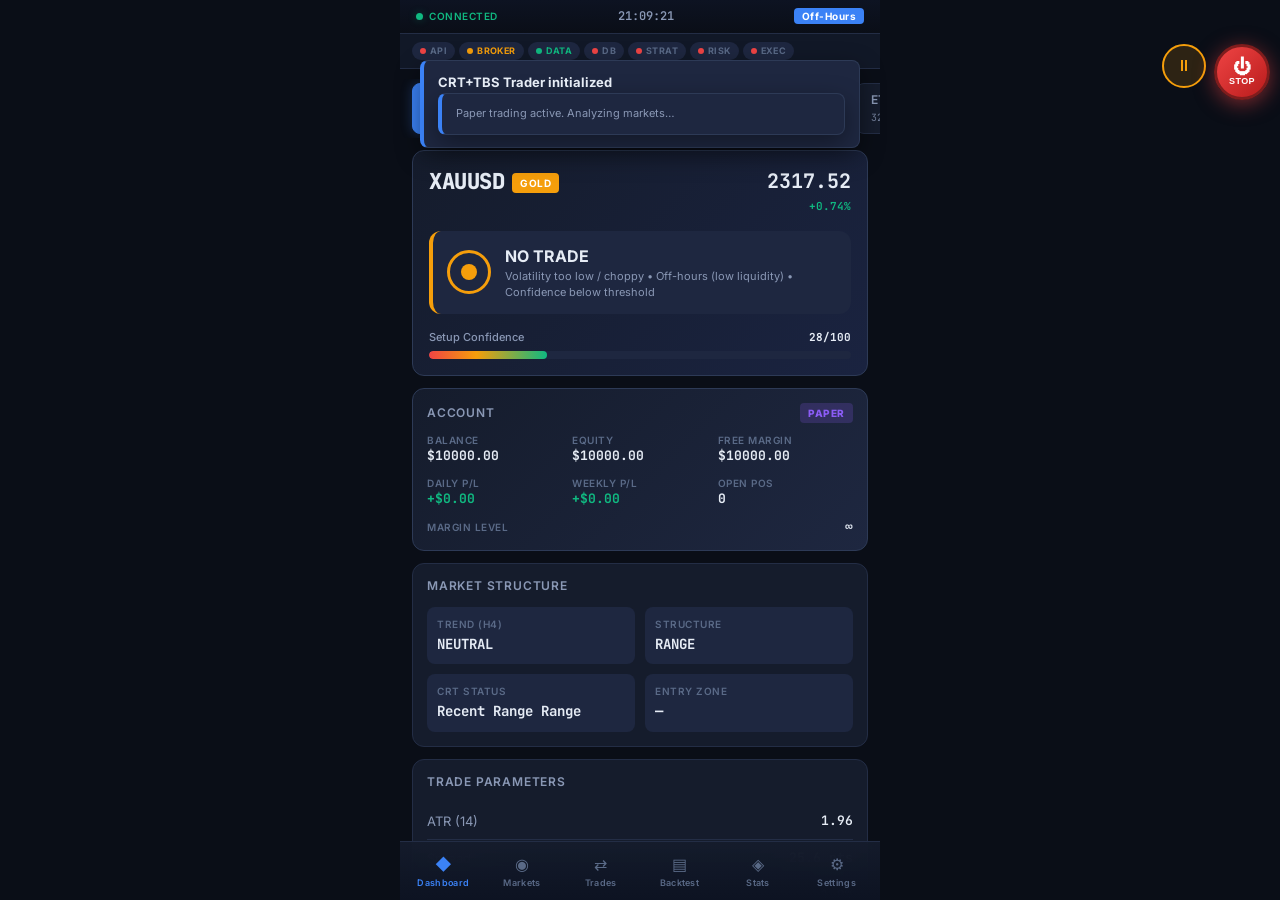
==== mobile/index.html @ 34e64cc9 "Production architecture upgrade: backend API, brokers (MT5/Binance/Coinbase), risk manager, emergenc" ====
<!DOCTYPE html>
<html lang="en">
<head>
<meta charset="UTF-8">
<meta name="viewport" content="width=device-width, initial-scale=1.0, maximum-scale=1.0, user-scalable=no">
<meta name="theme-color" content="#0a0e17">
<meta name="apple-mobile-web-app-capable" content="yes">
<meta name="apple-mobile-web-app-status-bar-style" content="black-translucent">
<title>CRT+TBS Trader — Adaptive Multi-Asset</title>
<link rel="preconnect" href="https://fonts.googleapis.com">
<link rel="preconnect" href="https://fonts.gstatic.com" crossorigin>
<link href="https://fonts.googleapis.com/css2?family=Inter:wght@300;400;500;600;700;800&family=JetBrains+Mono:wght@400;500;600;700&display=swap" rel="stylesheet">
<link rel="manifest" href="manifest.json">
<link rel="stylesheet" href="css/styles.css">
<link rel="stylesheet" href="css/upgrade.css">
</head>
<body>

<div id="app">
  <!-- Status Bar -->
  <div class="status-bar">
    <div class="status-left">
      <span class="connection-dot connected" id="connDot"></span>
      <span class="conn-text" id="connText">CONNECTED</span>
    </div>
    <div class="status-center">
      <span id="clockDisplay">--:--</span>
    </div>
    <div class="status-right">
      <span id="sessionBadge" class="session-badge">AUTO</span>
    </div>
  </div>

  <!-- App Container -->
  <div class="app-container">

    <!-- ===== DASHBOARD TAB ===== -->
    <div class="tab-content active" id="tab-dashboard">

      <!-- Symbol Selector -->
      <div class="symbol-ribbon">
        <div class="symbol-tabs" id="symbolTabs">
          <!-- Populated by JS -->
        </div>
      </div>

      <!-- Main Signal Card -->
      <div class="card signal-card" id="signalCard">
        <div class="card-header">
          <div class="asset-info">
            <span class="asset-name" id="assetName">XAUUSD</span>
            <span class="asset-type-badge" id="assetType">GOLD</span>
          </div>
          <div class="asset-price-box">
            <span class="asset-price" id="assetPrice">--</span>
            <span class="asset-change" id="assetChange">--</span>
          </div>
        </div>

        <div class="signal-display">
          <div class="signal-badge" id="signalBadge">
            <div class="signal-ring"></div>
            <div class="signal-text">
              <span class="signal-label" id="signalLabel">ANALYZING</span>
              <span class="signal-sub" id="signalSub">Scanning market structure…</span>
            </div>
          </div>
        </div>

        <div class="confidence-bar-wrap">
          <div class="confidence-label-row">
            <span>Setup Confidence</span>
            <span class="conf-value" id="confValue">0/100</span>
          </div>
          <div class="confidence-track">
            <div class="confidence-fill" id="confFill" style="width:0%"></div>
          </div>
        </div>
      </div>

      <!-- Market Structure Grid -->
      <div class="card">
        <div class="card-title">Market Structure</div>
        <div class="grid-2">
          <div class="stat-block">
            <span class="stat-label">Trend (H4)</span>
            <span class="stat-value" id="trendValue">—</span>
          </div>
          <div class="stat-block">
            <span class="stat-label">Structure</span>
            <span class="stat-value" id="structureValue">—</span>
          </div>
          <div class="stat-block">
            <span class="stat-label">CRT Status</span>
            <span class="stat-value" id="crtStatus">—</span>
          </div>
          <div class="stat-block">
            <span class="stat-label">Entry Zone</span>
            <span class="stat-value" id="entryZone">—</span>
          </div>
        </div>
      </div>

      <!-- Trade Parameters -->
      <div class="card">
        <div class="card-title">Trade Parameters</div>
        <div class="param-list">
          <div class="param-row">
            <span class="p-label">ATR (14)</span>
            <span class="p-value mono" id="atrValue">—</span>
          </div>
          <div class="param-row">
            <span class="p-label">Spread</span>
            <span class="p-value mono" id="spreadValue">—</span>
          </div>
          <div class="param-row">
            <span class="p-label">Risk</span>
            <span class="p-value mono" id="riskValue">—</span>
          </div>
          <div class="param-row">
            <span class="p-label">Stop Loss</span>
            <span class="p-value mono red" id="slValue">—</span>
          </div>
          <div class="param-row">
            <span class="p-label">Take Profit</span>
            <span class="p-value mono green" id="tpValue">—</span>
          </div>
          <div class="param-row">
            <span class="p-label">R:R Ratio</span>
            <span class="p-value mono" id="rrValue">—</span>
          </div>
          <div class="param-row">
            <span class="p-label">Lot Size</span>
            <span class="p-value mono" id="lotValue">—</span>
          </div>
        </div>
      </div>

      <!-- Daily Performance -->
      <div class="card">
        <div class="card-title">Today's Performance</div>
        <div class="grid-4">
          <div class="stat-block mini">
            <span class="stat-label">Trades</span>
            <span class="stat-value small" id="todayTrades">0</span>
          </div>
          <div class="stat-block mini">
            <span class="stat-label">Win Rate</span>
            <span class="stat-value small" id="winRate">—</span>
          </div>
          <div class="stat-block mini">
            <span class="stat-label">P/L</span>
            <span class="stat-value small green" id="todayPL">$0.00</span>
          </div>
          <div class="stat-block mini">
            <span class="stat-label">Drawdown</span>
            <span class="stat-value small red" id="drawdown">0.0%</span>
          </div>
        </div>
        <div class="progress-row">
          <div class="progress-label">
            <span>Daily Risk Used</span>
            <span id="riskUsedLabel">0%</span>
          </div>
          <div class="progress-track">
            <div class="progress-fill risk" id="riskUsed" style="width:0%"></div>
          </div>
        </div>
        <div class="progress-row">
          <div class="progress-label">
            <span>Daily Progress</span>
            <span id="dailyProgressLabel">0%</span>
          </div>
          <div class="progress-track">
            <div class="progress-fill profit" id="dailyProgress" style="width:0%"></div>
          </div>
        </div>
      </div>

      <!-- Chart Area -->
      <div class="card chart-card">
        <div class="card-title">Price Action &amp; Structure</div>
        <canvas id="priceChart" class="price-canvas"></canvas>
        <div class="chart-legend">
          <span class="legend-item"><span class="legend-dot bull"></span>Bullish</span>
          <span class="legend-item"><span class="legend-dot bear"></span>Bearish</span>
          <span class="legend-item"><span class="legend-dot fvg"></span>FVG</span>
          <span class="legend-item"><span class="legend-dot liq"></span>Liquidity</span>
        </div>
      </div>

      <!-- Action Buttons -->
      <div class="action-bar">
        <button class="btn btn-secondary" id="btnPaper" onclick="togglePaperMode()">
          <span class="btn-icon">📊</span><span>Paper Trading</span>
        </button>
        <button class="btn btn-primary" id="btnTrade" onclick="toggleAutoTrading()">
          <span class="btn-icon">▶</span><span id="btnTradeText">Start Auto Trade</span>
        </button>
      </div>
    </div>

    <!-- ===== MARKETS TAB ===== -->
    <div class="tab-content" id="tab-markets">
      <div class="page-title">Markets</div>
      <div class="search-box">
        <input type="text" id="marketSearch" placeholder="Search symbols…" oninput="filterMarkets()">
      </div>
      <div class="asset-class-tabs" id="assetClassTabs">
        <!-- JS populated -->
      </div>
      <div class="market-list" id="marketList">
        <!-- JS populated -->
      </div>
    </div>

    <!-- ===== TRADES TAB ===== -->
    <div class="tab-content" id="tab-trades">
      <div class="page-title">Open Positions</div>
      <div class="trades-subtabs">
        <button class="subtab active" data-stab="open" onclick="switchTradesTab('open')">Open (<span id="openCount">0</span>)</button>
        <button class="subtab" data-stab="pending" onclick="switchTradesTab('pending')">Pending (<span id="pendingCount">0</span>)</button>
        <button class="subtab" data-stab="history" onclick="switchTradesTab('history')">History</button>
      </div>
      <div id="tradesList" class="trades-list">
        <div class="empty-state">No open positions</div>
      </div>
    </div>

    <!-- ===== BACKTEST TAB ===== -->
    <div class="tab-content" id="tab-backtest">
      <div class="page-title">Backtesting</div>
      <div class="card">
        <div class="card-title">Strategy Comparison</div>
        <div class="form-group">
          <label>Symbol</label>
          <select id="btSymbol" class="form-select"></select>
        </div>
        <div class="form-group">
          <label>Timeframe</label>
          <select id="btTimeframe" class="form-select">
            <option value="M5">M5</option>
            <option value="M15" selected>M15</option>
            <option value="H1">H1</option>
            <option value="H4">H4</option>
          </select>
        </div>
        <div class="form-group">
          <label>Initial Balance</label>
          <input type="number" id="btBalance" class="form-input" value="10000">
        </div>
        <div class="form-group">
          <label>Bars to Simulate</label>
          <input type="number" id="btBars" class="form-input" value="2000">
        </div>
        <button class="btn btn-primary full" onclick="runBacktest()">Run Backtest</button>
      </div>

      <div class="card" id="btResults" style="display:none">
        <div class="card-title">Results</div>
        <div class="grid-3">
          <div class="stat-block"><span class="stat-label">Total Trades</span><span class="stat-value" id="btTrades">0</span></div>
          <div class="stat-block"><span class="stat-label">Win Rate</span><span class="stat-value" id="btWinRate">—</span></div>
          <div class="stat-block"><span class="stat-label">Net Profit</span><span class="stat-value green" id="btProfit">$0</span></div>
          <div class="stat-block"><span class="stat-label">Profit Factor</span><span class="stat-value" id="btPF">—</span></div>
          <div class="stat-block"><span class="stat-label">Max DD</span><span class="stat-value red" id="btDD">0%</span></div>
          <div class="stat-block"><span class="stat-label">Avg RR</span><span class="stat-value" id="btRR">—</span></div>
        </div>
        <div class="bt-equity-wrap">
          <canvas id="equityChart" class="equity-canvas"></canvas>
        </div>
      </div>
    </div>

    <!-- ===== SETTINGS TAB ===== -->
    <div class="tab-content" id="tab-settings">
      <div class="page-title">Settings</div>

      <div class="card">
        <div class="card-title">Trading Mode</div>
        <div class="mode-selector" id="modeSelector">
          <button class="mode-btn active" data-mode="auto">Auto</button>
          <button class="mode-btn" data-mode="scalping">Scalping</button>
          <button class="mode-btn" data-mode="intraday">Intraday</button>
          <button class="mode-btn" data-mode="swing">Swing</button>
        </div>
      </div>

      <div class="card">
        <div class="card-title">Risk Management</div>
        <div class="form-group">
          <label>Risk Profile</label>
          <select id="riskProfile" class="form-select" onchange="updateRiskProfile()">
            <option value="conservative">Conservative (0.5%)</option>
            <option value="balanced" selected>Balanced (1%)</option>
            <option value="aggressive">Aggressive (2%)</option>
            <option value="custom">Custom</option>
          </select>
        </div>
        <div class="form-group">
          <label>Risk Per Trade (%)</label>
          <input type="range" id="riskSlider" min="0.1" max="5" step="0.1" value="1" oninput="updateRiskDisplay()">
          <div class="range-val" id="riskSliderVal">1.0%</div>
        </div>
        <div class="form-group">
          <label>Minimum Confidence Threshold</label>
          <input type="range" id="confSlider" min="50" max="95" step="1" value="75" oninput="updateConfDisplay()">
          <div class="range-val" id="confSliderVal">75/100</div>
        </div>
        <div class="form-group">
          <label>Minimum Risk:Reward</label>
          <input type="range" id="rrSlider" min="1" max="5" step="0.1" value="2" oninput="updateRRDisplay()">
          <div class="range-val" id="rrSliderVal">1:2.0</div>
        </div>
        <div class="form-group switch-row">
          <label>Small Account Mode</label>
          <label class="switch"><input type="checkbox" id="smallAccountMode"><span class="slider-sw"></span></label>
        </div>
        <div class="form-group switch-row">
          <label>Partial Profit Taking (TP1/TP2/TP3)</label>
          <label class="switch"><input type="checkbox" id="partialTP" checked><span class="slider-sw"></span></label>
        </div>
        <div class="form-group switch-row">
          <label>Break-Even After TP1</label>
          <label class="switch"><input type="checkbox" id="breakEven" checked><span class="slider-sw"></span></label>
        </div>
        <div class="form-group switch-row">
          <label>Trailing Stop</label>
          <label class="switch"><input type="checkbox" id="trailingStop" checked><span class="slider-sw"></span></label>
        </div>
      </div>

      <div class="card">
        <div class="card-title">Daily Limits</div>
        <div class="form-group">
          <label>Max Daily Loss (%)</label>
          <input type="number" id="maxDailyLoss" class="form-input" value="5" step="0.5">
        </div>
        <div class="form-group">
          <label>Daily Profit Target (%)</label>
          <input type="number" id="dailyTarget" class="form-input" value="3" step="0.5">
        </div>
        <div class="form-group">
          <label>Max Trades Per Day</label>
          <input type="number" id="maxDailyTrades" class="form-input" value="10">
        </div>
        <div class="form-group">
          <label>Max Consecutive Losses</label>
          <input type="number" id="maxConsecLoss" class="form-input" value="5">
        </div>
        <div class="form-group switch-row">
          <label>Stop Trading at Daily Target</label>
          <label class="switch"><input type="checkbox" id="stopAtTarget" checked><span class="slider-sw"></span></label>
        </div>
      </div>

      <div class="card">
        <div class="card-title">News Filter</div>
        <div class="form-group">
          <label>News Filter Level</label>
          <select id="newsFilter" class="form-select">
            <option value="off">OFF</option>
            <option value="low">Low Impact Only</option>
            <option value="high" selected>High Impact Filter</option>
            <option value="all">No Trading Around Major News</option>
          </select>
        </div>
      </div>

      <div class="card">
        <div class="card-title">Broker Connection</div>
        <div class="form-group">
          <label>Execution Mode</label>
          <div class="mode-selector" id="executionMode">
            <button class="mode-btn active" data-exec="demo">Demo (Simulated)</button>
            <button class="mode-btn" data-exec="live" id="liveExecBtn">Live</button>
          </div>
          <div class="risk-warning" id="riskWarning" style="display:none">
            <strong>⚠️ Real-money trading carries substantial risk.</strong><br>
            Automated strategies can and will lose money. Never trade with capital you cannot afford to lose.
            Past or simulated performance is not indicative of future results.
          </div>
        </div>
        <div class="form-group">
          <label>Broker / Endpoint</label>
          <select id="brokerSelect" class="form-select" onchange="UI.renderBrokerFields()">
            <option value="simulated">Simulated (Paper Trading)</option>
            <option value="mt4">MetaTrader 4 (bridge)</option>
            <option value="mt5">MetaTrader 5 (bridge)</option>
            <option value="ctrader">cTrader Open API</option>
            <option value="binance">Binance (Crypto)</option>
          </select>
        </div>
        <div id="brokerFields"></div>
        <div class="form-group">
          <label>Account Balance (for simulation / display)</label>
          <input type="number" id="accountBalance" class="form-input" value="10000" step="100">
        </div>
        <div class="demo-gate" id="demoGate" style="display:none">
          <div class="gate-label">Demo Performance Gate</div>
          <div class="gate-stats" id="gateStats">Complete 50+ demo trades with ≥55% win rate and <5% max DD to enable live trading.</div>
          <div class="gate-progress">
            <div class="gate-bar"><div class="gate-fill" id="gateFill" style="width:0%"></div></div>
            <div class="gate-pct" id="gatePct">0%</div>
          </div>
          <div class="gate-status" id="gateStatus">LOCKED</div>
        </div>
        <button class="btn btn-secondary full" onclick="saveSettings()">Save Settings</button>
        <button class="btn btn-primary full" id="connectBtn" onclick="BrokerUI.connect()" style="margin-top:8px;display:none">Connect Broker</button>
      </div>

      <div class="app-footer">
        <div>CRT + TBS Adaptive Trader v1.0</div>
        <div class="footer-sub">Capital Preservation First</div>
      </div>
    </div>

    <!-- ===== STATS TAB ===== -->
    <div class="tab-content" id="tab-stats">
      <div class="page-title">Performance Statistics</div>
      <div class="card">
        <div class="card-title">Per-Asset Performance</div>
        <div id="assetStats" class="asset-stats-list"></div>
      </div>
      <div class="card">
        <div class="card-title">Strategy Optimization</div>
        <div class="insights-list" id="insightsList">
          <div class="empty-state">Collecting trading data… Run trades or backtest to generate insights.</div>
        </div>
      </div>
    </div>

  </div>

  <!-- Bottom Nav -->
  <nav class="bottom-nav">
    <button class="nav-btn active" data-tab="dashboard" onclick="switchTab('dashboard')">
      <span class="nav-icon">◆</span><span class="nav-label">Dashboard</span>
    </button>
    <button class="nav-btn" data-tab="markets" onclick="switchTab('markets')">
      <span class="nav-icon">◉</span><span class="nav-label">Markets</span>
    </button>
    <button class="nav-btn" data-tab="trades" onclick="switchTab('trades')">
      <span class="nav-icon">⇄</span><span class="nav-label">Trades</span>
    </button>
    <button class="nav-btn" data-tab="backtest" onclick="switchTab('backtest')">
      <span class="nav-icon">▤</span><span class="nav-label">Backtest</span>
    </button>
    <button class="nav-btn" data-tab="stats" onclick="switchTab('stats')">
      <span class="nav-icon">◈</span><span class="nav-label">Stats</span>
    </button>
    <button class="nav-btn" data-tab="settings" onclick="switchTab('settings')">
      <span class="nav-icon">⚙</span><span class="nav-label">Settings</span>
    </button>
  </nav>

  <!-- Toast Notifications -->
  <div id="toastContainer" class="toast-container"></div>

  <!-- Trade Alert Modal -->
  <div id="alertModal" class="modal-overlay" onclick="if(event.target===this)closeModal()">
    <div class="modal">
      <div class="modal-header">
        <span id="modalTitle">Signal Alert</span>
        <button class="modal-close" onclick="closeModal()">✕</button>
      </div>
      <div class="modal-body" id="modalBody"></div>
    </div>
  </div>
</div>

<script src="js/assetProfiles.js"></script>
<script src="js/assetDetector.js"></script>
<script src="js/dataFeed.js"></script>
<script src="js/marketStructure.js"></script>
<script src="js/volatilityEngine.js"></script>
<script src="js/strategy.js"></script>
<script src="js/riskManager.js"></script>
<script src="js/executionEngine.js"></script>
<script src="js/notifications.js"></script>
<script src="js/statistics.js"></script>
<script src="js/backtest.js"></script>
<script src="js/charts.js"></script>
<script src="js/ui.js"></script>
<script src="js/brokerAdapters.js"></script>
<script src="js/brokerUI.js"></script>
<script src="js/upgrade.js"></script>
<script src="js/app.js"></script>

</body>
</html>
---- mobile/css/styles.css ----
/* ===== CRT+TBS Adaptive Trader — Mobile-First Dark UI ===== */
:root {
  --bg-primary: #0a0e17;
  --bg-secondary: #111827;
  --bg-card: #151c2c;
  --bg-card-hover: #1a2336;
  --bg-elevated: #1e2740;
  --border: #232d45;
  --border-light: #2d3a56;

  --text-primary: #e6ecf5;
  --text-secondary: #8a98b5;
  --text-muted: #5a6a87;

  --accent: #3b82f6;
  --accent-glow: rgba(59,130,246,0.3);
  --green: #10b981;
  --green-dim: rgba(16,185,129,0.15);
  --green-glow: rgba(16,185,129,0.3);
  --red: #ef4444;
  --red-dim: rgba(239,68,68,0.15);
  --red-glow: rgba(239,68,68,0.3);
  --yellow: #f59e0b;
  --yellow-dim: rgba(245,158,11,0.15);
  --purple: #8b5cf6;
  --purple-dim: rgba(139,92,246,0.15);
  --cyan: #06b6d4;
  --cyan-dim: rgba(6,182,212,0.15);

  --font-main: 'Inter', -apple-system, BlinkMacSystemFont, sans-serif;
  --font-mono: 'JetBrains Mono', 'Courier New', monospace;

  --radius: 12px;
  --radius-sm: 8px;
  --radius-lg: 16px;

  --safe-top: env(safe-area-inset-top, 0px);
  --safe-bottom: env(safe-area-inset-bottom, 0px);
}

* { margin:0; padding:0; box-sizing:border-box; -webkit-tap-highlight-color:transparent; }

html, body {
  height:100%;
  width:100%;
  overflow:hidden;
  background: var(--bg-primary);
  color: var(--text-primary);
  font-family: var(--font-main);
  font-size: 14px;
  line-height: 1.4;
  -webkit-font-smoothing: antialiased;
}

#app {
  display:flex; flex-direction:column;
  height:100dvh; width:100vw;
  max-width:480px; margin:0 auto;
  background: var(--bg-primary);
  position:relative;
}

/* ===== Status Bar ===== */
.status-bar {
  display:flex; align-items:center; justify-content:space-between;
  padding: calc(8px + var(--safe-top)) 16px 8px;
  background: linear-gradient(180deg, #0d1322 0%, var(--bg-primary) 100%);
  font-size: 11px; font-weight:600;
  border-bottom: 1px solid var(--border);
  flex-shrink:0;
}
.status-left { display:flex; align-items:center; gap:6px; }
.connection-dot { width:7px; height:7px; border-radius:50%; }
.connection-dot.connected { background: var(--green); box-shadow:0 0 8px var(--green-glow); }
.connection-dot.disconnected { background: var(--red); }
.conn-text { color: var(--green); letter-spacing:0.5px; font-size:10px; }
#clockDisplay { font-family: var(--font-mono); color: var(--text-secondary); font-size:12px; }
.session-badge {
  background: var(--accent);
  color:#fff; padding:2px 8px; border-radius:4px;
  font-size:10px; font-weight:700; letter-spacing:0.5px;
}

/* ===== App Container ===== */
.app-container {
  flex:1; overflow-y:auto; overflow-x:hidden;
  -webkit-overflow-scrolling:touch;
  padding: 12px 12px 80px;
}
.tab-content { display:none; animation: fadeIn 0.25s ease; }
.tab-content.active { display:block; }

@keyframes fadeIn { from{opacity:0; transform:translateY(4px);} to{opacity:1; transform:translateY(0);} }
@keyframes pulse { 0%,100%{opacity:1;} 50%{opacity:0.5;} }
@keyframes slideUp { from{transform:translateY(100%);opacity:0;} to{transform:translateY(0);opacity:1;} }
@keyframes glowPulse {
  0%,100%{box-shadow:0 0 0 0 var(--glow-color,var(--accent-glow));}
  50%{box-shadow:0 0 20px 4px var(--glow-color,var(--accent-glow));}
}

/* ===== Symbol Ribbon ===== */
.symbol-ribbon {
  margin: -2px -12px 12px;
  padding: 0 12px;
  overflow-x:auto;
  -webkit-overflow-scrolling:touch;
  scrollbar-width:none;
}
.symbol-ribbon::-webkit-scrollbar { display:none; }
.symbol-tabs { display:flex; gap:8px; padding:4px 0; }
.symbol-tab {
  flex-shrink:0;
  padding: 8px 14px;
  background: var(--bg-card);
  border: 1px solid var(--border);
  border-radius: var(--radius-sm);
  font-size:12px; font-weight:600;
  color: var(--text-secondary);
  cursor:pointer;
  transition: all 0.15s;
  white-space:nowrap;
}
.symbol-tab.active {
  background: var(--accent);
  border-color: var(--accent);
  color:#fff;
  box-shadow:0 0 12px var(--accent-glow);
}
.symbol-tab .sym-price { font-family:var(--font-mono); font-size:10px; font-weight:400; opacity:0.8; margin-top:2px; display:block;}
.symbol-tab.active .sym-price { color:rgba(255,255,255,0.85); }

/* ===== Cards ===== */
.card {
  background: var(--bg-card);
  border:1px solid var(--border);
  border-radius: var(--radius);
  padding:14px;
  margin-bottom:12px;
}
.card-title {
  font-size:12px; font-weight:600;
  color: var(--text-secondary);
  text-transform:uppercase;
  letter-spacing:0.8px;
  margin-bottom:12px;
}

/* ===== Signal Card ===== */
.signal-card {
  background: linear-gradient(135deg, var(--bg-card) 0%, #1a2340 100%);
  border-color: var(--border-light);
  padding:16px;
}
.card-header {
  display:flex; justify-content:space-between; align-items:flex-start;
  margin-bottom:16px;
}
.asset-info { display:flex; align-items:center; gap:8px; }
.asset-name { font-size:22px; font-weight:800; letter-spacing:-0.5px; font-family:var(--font-mono); }
.asset-type-badge {
  font-size:10px; font-weight:700;
  padding:3px 8px; border-radius:4px;
  background: var(--accent); color:#fff;
  text-transform:uppercase; letter-spacing:0.5px;
}
.asset-type-badge.forex { background: var(--accent); }
.asset-type-badge.gold { background: var(--yellow); }
.asset-type-badge.crypto { background: var(--orange, #f97316); }
.asset-type-badge.index { background: var(--purple); }
.asset-price-box { text-align:right; }
.asset-price { font-family:var(--font-mono); font-size:20px; font-weight:700; display:block; }
.asset-change { font-size:11px; font-weight:600; font-family:var(--font-mono); }
.asset-change.up { color:var(--green); }
.asset-change.down { color:var(--red); }

.signal-display { margin: 16px 0; }
.signal-badge {
  display:flex; align-items:center; gap:14px;
  padding:14px;
  background: var(--bg-elevated);
  border-radius: var(--radius);
  border-left:4px solid var(--text-muted);
  transition: all 0.3s;
}
.signal-badge.buy {
  border-left-color: var(--green);
  background: linear-gradient(90deg, rgba(16,185,129,0.1) 0%, var(--bg-elevated) 70%);
}
.signal-badge.sell {
  border-left-color: var(--red);
  background: linear-gradient(90deg, rgba(239,68,68,0.1) 0%, var(--bg-elevated) 70%);
}
.signal-badge.waiting {
  border-left-color: var(--yellow);
}
.signal-ring {
  width:44px; height:44px; border-radius:50%;
  border:3px solid var(--border-light);
  flex-shrink:0;
  display:flex; align-items:center; justify-content:center;
  position:relative;
}
.signal-badge.buy .signal-ring { border-color: var(--green); box-shadow:0 0 16px var(--green-glow); }
.signal-badge.sell .signal-ring { border-color: var(--red); box-shadow:0 0 16px var(--red-glow); }
.signal-badge.waiting .signal-ring { border-color: var(--yellow); animation:pulse 2s infinite; }
.signal-ring::after {
  content:''; width:16px; height:16px; border-radius:50%;
  background: var(--text-muted);
}
.signal-badge.buy .signal-ring::after { background:var(--green); }
.signal-badge.sell .signal-ring::after { background:var(--red); }
.signal-badge.waiting .signal-ring::after { background:var(--yellow); }
.signal-text { flex:1; }
.signal-label { font-size:16px; font-weight:700; display:block; }
.signal-badge.buy .signal-label { color:var(--green); }
.signal-badge.sell .signal-label { color:var(--red); }
.signal-sub { font-size:11px; color:var(--text-secondary); margin-top:2px; display:block;}

.confidence-bar-wrap { margin-top:14px; }
.confidence-label-row {
  display:flex; justify-content:space-between;
  font-size:11px; color:var(--text-secondary);
  margin-bottom:6px; font-weight:500;
}
.conf-value { font-family:var(--font-mono); color:var(--text-primary); font-weight:700; }
.confidence-track {
  height:8px; background:var(--bg-elevated);
  border-radius:4px; overflow:hidden;
}
.confidence-fill {
  height:100%; border-radius:4px;
  background: linear-gradient(90deg, var(--red) 0%, var(--yellow) 40%, var(--green) 100%);
  transition: width 0.5s ease;
}

/* ===== Grids ===== */
.grid-2 { display:grid; grid-template-columns:1fr 1fr; gap:10px; }
.grid-3 { display:grid; grid-template-columns:1fr 1fr 1fr; gap:10px; }
.grid-4 { display:grid; grid-template-columns:1fr 1fr 1fr 1fr; gap:8px; }

.stat-block {
  background: var(--bg-elevated);
  padding:10px;
  border-radius:var(--radius-sm);
  display:flex; flex-direction:column; gap:4px;
}
.stat-block.mini { padding:8px 6px; align-items:center; text-align:center;}
.stat-label { font-size:10px; color:var(--text-muted); text-transform:uppercase; letter-spacing:0.5px; font-weight:600;}
.stat-value { font-size:14px; font-weight:700; font-family:var(--font-mono); }
.stat-value.small { font-size:13px; }
.stat-value.green { color:var(--green); }
.stat-value.red { color:var(--red); }
.stat-value.bull { color:var(--green); }
.stat-value.bear { color:var(--red); }
.p-value.mono { font-family:var(--font-mono); font-weight:600; }
.p-value.green { color:var(--green); }
.p-value.red { color:var(--red); }

/* ===== Param List ===== */
.param-list { display:flex; flex-direction:column; gap:0; }
.param-row {
  display:flex; justify-content:space-between; align-items:center;
  padding:9px 0;
  border-bottom:1px solid var(--border);
  font-size:13px;
}
.param-row:last-child { border-bottom:none; }
.p-label { color:var(--text-secondary); }
.p-value { font-size:13px; color:var(--text-primary); }

/* ===== Progress Rows ===== */
.progress-row { margin-top:12px; }
.progress-row:first-of-type { margin-top:14px; }
.progress-label {
  display:flex; justify-content:space-between;
  font-size:11px; color:var(--text-secondary); margin-bottom:5px; font-weight:500;
}
.progress-track {
  height:6px; background:var(--bg-elevated); border-radius:3px; overflow:hidden;
}
.progress-fill { height:100%; border-radius:3px; transition:width 0.5s; }
.progress-fill.risk { background: linear-gradient(90deg, var(--green), var(--yellow), var(--red)); }
.progress-fill.profit { background: linear-gradient(90deg, var(--accent), var(--green)); }

/* ===== Chart ===== */
.chart-card { padding:14px; }
.price-canvas { width:100%; height:200px; display:block; }
.chart-legend {
  display:flex; gap:12px; margin-top:8px; flex-wrap:wrap;
}
.legend-item {
  display:flex; align-items:center; gap:5px;
  font-size:10px; color:var(--text-muted);
}
.legend-dot { width:8px; height:8px; border-radius:2px; }
.legend-dot.bull { background:var(--green); }
.legend-dot.bear { background:var(--red); }
.legend-dot.fvg { background:var(--cyan); }
.legend-dot.liq { background:var(--yellow); }

/* ===== Action Buttons ===== */
.action-bar {
  display:grid; grid-template-columns:1fr 1.5fr; gap:10px;
  margin-top:4px; margin-bottom:16px;
}
.btn {
  display:flex; align-items:center; justify-content:center; gap:8px;
  padding:14px 16px;
  border:none; border-radius:var(--radius);
  font-family:var(--font-main); font-size:14px; font-weight:700;
  cursor:pointer;
  transition: all 0.15s;
  letter-spacing:0.3px;
}
.btn:active { transform:scale(0.97); }
.btn.full { width:100%; }
.btn-primary {
  background: linear-gradient(135deg, var(--accent) 0%, #2563eb 100%);
  color:#fff;
  box-shadow:0 4px 12px var(--accent-glow);
}
.btn-primary.active {
  background: linear-gradient(135deg, var(--red) 0%, #dc2626 100%);
  box-shadow:0 4px 12px var(--red-glow);
}
.btn-secondary {
  background: var(--bg-elevated);
  color:var(--text-primary);
  border:1px solid var(--border);
}
.btn-icon { font-size:12px; }

/* ===== Page Titles ===== */
.page-title {
  font-size:22px; font-weight:800;
  margin:4px 0 16px;
  letter-spacing:-0.5px;
}

/* ===== Search ===== */
.search-box { margin-bottom:12px; }
.search-box input {
  width:100%; padding:11px 14px;
  background:var(--bg-card); border:1px solid var(--border);
  border-radius:var(--radius-sm);
  color:var(--text-primary); font-family:var(--font-main); font-size:14px;
  outline:none;
}
.search-box input:focus { border-color:var(--accent); }

/* ===== Asset Class Tabs ===== */
.asset-class-tabs {
  display:flex; gap:6px; margin-bottom:12px;
  overflow-x:auto; scrollbar-width:none;
}
.asset-class-tabs::-webkit-scrollbar { display:none; }
.class-tab {
  flex-shrink:0;
  padding:7px 14px;
  background:var(--bg-card); border:1px solid var(--border);
  border-radius:20px; font-size:12px; font-weight:600;
  color:var(--text-secondary); cursor:pointer; transition:all 0.15s;
}
.class-tab.active { background:var(--accent); border-color:var(--accent); color:#fff;}

/* ===== Market List ===== */
.market-list { display:flex; flex-direction:column; gap:8px; }
.market-item {
  display:flex; align-items:center; justify-content:space-between;
  padding:12px 14px;
  background:var(--bg-card); border:1px solid var(--border);
  border-radius:var(--radius-sm);
  cursor:pointer; transition:all 0.15s;
}
.market-item:active { background:var(--bg-card-hover); }
.market-item.active { border-color:var(--accent); background:var(--bg-card-hover); }
.mi-left { display:flex; align-items:center; gap:12px; }
.mi-icon {
  width:38px; height:38px; border-radius:8px;
  display:flex; align-items:center; justify-content:center;
  font-size:16px; font-weight:800; font-family:var(--font-mono);
  flex-shrink:0;
}
.mi-icon.forex { background:rgba(59,130,246,0.15); color:var(--accent); }
.mi-icon.gold { background:rgba(245,158,11,0.15); color:var(--yellow); }
.mi-icon.crypto { background:rgba(249,115,22,0.15); color:#f97316; }
.mi-icon.index { background:rgba(139,92,246,0.15); color:var(--purple); }
.mi-sym { font-weight:700; font-family:var(--font-mono); font-size:14px; }
.mi-name { font-size:11px; color:var(--text-muted); margin-top:2px; }
.mi-right { text-align:right; }
.mi-price { font-family:var(--font-mono); font-weight:700; font-size:14px; }
.mi-chg { font-size:11px; font-weight:600; font-family:var(--font-mono); margin-top:2px; }
.mi-chg.up { color:var(--green); }
.mi-chg.down { color:var(--red); }
.mi-spread { font-size:10px; color:var(--text-muted); margin-top:2px; }

/* ===== Trades ===== */
.trades-subtabs {
  display:flex; gap:6px; margin-bottom:12px;
  background:var(--bg-card); border-radius:var(--radius-sm); padding:4px;
}
.subtab {
  flex:1; padding:8px; border:none;
  background:transparent; color:var(--text-secondary);
  font-family:var(--font-main); font-size:12px; font-weight:600;
  border-radius:6px; cursor:pointer; transition:all 0.15s;
}
.subtab.active { background:var(--accent); color:#fff; }
.trades-list { display:flex; flex-direction:column; gap:8px; }

.trade-item {
  background:var(--bg-card); border:1px solid var(--border);
  border-radius:var(--radius-sm); padding:12px 14px;
  border-left:4px solid var(--text-muted);
}
.trade-item.buy { border-left-color:var(--green); }
.trade-item.sell { border-left-color:var(--red); }
.trade-header {
  display:flex; justify-content:space-between; align-items:center;
  margin-bottom:8px;
}
.trade-sym { font-weight:800; font-family:var(--font-mono); font-size:15px; }
.trade-side {
  font-size:10px; font-weight:700; padding:2px 8px; border-radius:4px;
  text-transform:uppercase; letter-spacing:0.5px;
}
.trade-side.buy { background:var(--green-dim); color:var(--green); }
.trade-side.sell { background:var(--red-dim); color:var(--red); }
.trade-grid {
  display:grid; grid-template-columns:1fr 1fr 1fr; gap:8px;
  font-size:11px;
}
.trade-grid .tg-label { color:var(--text-muted); font-size:9px; text-transform:uppercase; letter-spacing:0.5px; font-weight:600; margin-bottom:2px; }
.trade-grid .tg-val { font-family:var(--font-mono); font-weight:600; font-size:12px; }
.tg-val.profit { color:var(--green); }
.tg-val.loss { color:var(--red); }
.trade-footer {
  display:flex; justify-content:space-between; align-items:center;
  margin-top:10px; padding-top:8px; border-top:1px solid var(--border);
}
.trade-progress { flex:1; margin:0 10px; }
.trade-close-btn {
  background:var(--red-dim); color:var(--red);
  border:none; padding:6px 12px; border-radius:6px;
  font-size:11px; font-weight:700; cursor:pointer; font-family:var(--font-main);
}

.empty-state {
  text-align:center; padding:40px 20px;
  color:var(--text-muted); font-size:13px;
}

/* ===== Forms ===== */
.form-group { margin-bottom:14px; }
.form-group:last-child { margin-bottom:0; }
.form-group label {
  display:block; font-size:11px; font-weight:600;
  color:var(--text-secondary); text-transform:uppercase; letter-spacing:0.5px;
  margin-bottom:6px;
}
.form-input, .form-select {
  width:100%; padding:11px 14px;
  background:var(--bg-elevated); border:1px solid var(--border);
  border-radius:var(--radius-sm);
  color:var(--text-primary); font-family:var(--font-main); font-size:14px;
  outline:none;
  -webkit-appearance:none;
}
.form-select {
  background-image: url("data:image/svg+xml,%3Csvg xmlns='http://www.w3.org/2000/svg' width='12' height='8' viewBox='0 0 12 8'%3E%3Cpath fill='%238a98b5' d='M6 8L0 0h12z'/%3E%3C/svg%3E");
  background-repeat:no-repeat;
  background-position:right 14px center;
  padding-right:34px;
}
.form-input:focus, .form-select:focus { border-color:var(--accent); }

input[type="range"] {
  width:100%; -webkit-appearance:none; appearance:none;
  height:6px; border-radius:3px;
  background:var(--bg-elevated); outline:none;
  margin:8px 0 4px;
}
input[type="range"]::-webkit-slider-thumb {
  -webkit-appearance:none; appearance:none;
  width:20px; height:20px; border-radius:50%;
  background:var(--accent); cursor:pointer;
  box-shadow:0 0 8px var(--accent-glow);
  border:2px solid #fff;
}
.range-val {
  text-align:right; font-family:var(--font-mono); font-weight:700; font-size:13px;
  color:var(--accent);
}

/* Switch */
.switch-row {
  display:flex !important; justify-content:space-between; align-items:center;
}
.switch-row label { margin-bottom:0 !important; }
.switch { position:relative; display:inline-block; width:46px; height:26px; flex-shrink:0; }
.switch input { opacity:0; width:0; height:0; }
.slider-sw {
  position:absolute; cursor:pointer; top:0; left:0; right:0; bottom:0;
  background:var(--bg-elevated); border:1px solid var(--border);
  border-radius:13px; transition:0.2s;
}
.slider-sw:before {
  content:""; position:absolute;
  height:18px; width:18px; left:3px; bottom:3px;
  background:var(--text-muted); border-radius:50%; transition:0.2s;
}
.switch input:checked + .slider-sw { background:var(--accent); border-color:var(--accent); }
.switch input:checked + .slider-sw:before { transform:translateX(20px); background:#fff; }

/* Mode Selector */
.mode-selector {
  display:grid; grid-template-columns:1fr 1fr; gap:6px;
}
.mode-btn {
  padding:11px 8px;
  background:var(--bg-elevated); border:1px solid var(--border);
  border-radius:var(--radius-sm);
  color:var(--text-secondary); font-family:var(--font-main); font-size:13px; font-weight:600;
  cursor:pointer; transition:all 0.15s;
}
.mode-btn.active {
  background:var(--accent); border-color:var(--accent); color:#fff;
  box-shadow:0 0 12px var(--accent-glow);
}

/* ===== Backtest ===== */
.bt-equity-wrap { margin-top:12px; }
.equity-canvas { width:100%; height:140px; display:block; }

/* ===== Stats ===== */
.asset-stats-list { display:flex; flex-direction:column; gap:8px; }
.asset-stat-row {
  display:flex; justify-content:space-between; align-items:center;
  padding:10px 0; border-bottom:1px solid var(--border);
}
.asset-stat-row:last-child { border-bottom:none; }
.as-left { display:flex; align-items:center; gap:10px; }
.as-sym { font-weight:700; font-family:var(--font-mono); font-size:13px; }
.as-wr { font-size:11px; color:var(--text-muted); margin-left:6px; }
.as-right { display:flex; gap:10px; font-family:var(--font-mono); font-size:12px; font-weight:600; }
.as-pnl.green { color:var(--green); }
.as-pnl.red { color:var(--red); }
.as-trades { color:var(--text-muted); }

.insights-list { display:flex; flex-direction:column; gap:8px; }
.insight-item {
  padding:10px 12px;
  background:var(--bg-elevated); border-radius:var(--radius-sm);
  border-left:3px solid var(--accent);
  font-size:12px; line-height:1.5;
}
.insight-item.warn { border-left-color:var(--yellow); }
.insight-item.good { border-left-color:var(--green); }
.insight-item.bad { border-left-color:var(--red); }

/* ===== Footer ===== */
.app-footer {
  text-align:center;
  padding:20px 0 10px;
  color:var(--text-muted);
  font-size:11px;
}
.footer-sub { margin-top:4px; font-size:10px; opacity:0.7; }

/* ===== Bottom Nav ===== */
.bottom-nav {
  position:fixed; bottom:0; left:50%; transform:translateX(-50%);
  width:100%; max-width:480px;
  display:grid; grid-template-columns:repeat(6,1fr);
  background: linear-gradient(180deg, rgba(21,28,44,0.95) 0%, #0d1322 100%);
  backdrop-filter:blur(20px);
  border-top:1px solid var(--border);
  padding:6px 4px calc(6px + var(--safe-bottom));
  z-index:100;
}
.nav-btn {
  background:none; border:none;
  display:flex; flex-direction:column; align-items:center; gap:3px;
  padding:6px 2px;
  color:var(--text-muted);
  cursor:pointer;
  transition:color 0.15s;
  font-family:var(--font-main);
}
.nav-btn.active { color:var(--accent); }
.nav-icon { font-size:16px; }
.nav-label { font-size:9px; font-weight:600; letter-spacing:0.3px; }

/* ===== Toasts ===== */
.toast-container {
  position:fixed; top:calc(60px + var(--safe-top)); left:50%; transform:translateX(-50%);
  z-index:1000; display:flex; flex-direction:column; gap:8px;
  width:calc(100% - 24px); max-width:440px;
  pointer-events:none;
}
.toast {
  background:var(--bg-elevated); border:1px solid var(--border-light);
  border-left:4px solid var(--accent);
  border-radius:var(--radius-sm);
  padding:12px 14px;
  box-shadow:0 8px 24px rgba(0,0,0,0.4);
  pointer-events:auto;
  animation: slideUp 0.3s ease;
}
.toast.buy { border-left-color:var(--green); }
.toast.sell { border-left-color:var(--red); }
.toast.warn { border-left-color:var(--yellow); }
.toast.info { border-left-color:var(--accent); }
.toast-title { font-size:13px; font-weight:700; }
.toast.msg { font-size:11px; color:var(--text-secondary); margin-top:2px; }
.toast.fade-out { opacity:0; transform:translateY(-10px); transition:all 0.3s; }

/* ===== Modal ===== */
.modal-overlay {
  position:fixed; top:0; left:0; right:0; bottom:0;
  background:rgba(0,0,0,0.7);
  display:none; align-items:center; justify-content:center;
  z-index:2000; padding:20px;
  backdrop-filter:blur(4px);
}
.modal-overlay.show { display:flex; }
.modal {
  background:var(--bg-card); border:1px solid var(--border-light);
  border-radius:var(--radius-lg);
  width:100%; max-width:380px;
  max-height:80vh; overflow-y:auto;
  animation: fadeIn 0.2s;
}
.modal-header {
  display:flex; justify-content:space-between; align-items:center;
  padding:16px; border-bottom:1px solid var(--border);
}
.modal-header span { font-size:16px; font-weight:700; }
.modal-close {
  background:none; border:none; color:var(--text-muted);
  font-size:18px; cursor:pointer; padding:4px 8px;
}
.modal-body { padding:16px; font-size:13px; line-height:1.6; }

/* Scrollbar styling */
::-webkit-scrollbar { width:4px; height:4px; }
::-webkit-scrollbar-track { background:transparent; }
::-webkit-scrollbar-thumb { background:var(--border); border-radius:2px; }

/* TP progress colors */
.tp-progress { height:4px; background:var(--bg-elevated); border-radius:2px; overflow:hidden; }
.tp-fill { height:100%; background:var(--green); border-radius:2px; transition:width 0.5s;}

/* ===== Risk Warning ===== */
.risk-warning {
  margin-top:10px; padding:12px;
  background:var(--red-dim); border:1px solid var(--red);
  border-radius:var(--radius-sm);
  font-size:12px; line-height:1.5; color:var(--text-primary);
}
.risk-warning strong { color:var(--red); display:block; margin-bottom:4px; font-size:13px; }

/* ===== Broker Fields ===== */
#brokerFields .form-group { margin-bottom:12px; }

/* ===== Demo Gate ===== */
.demo-gate {
  background:var(--bg-elevated); border:1px solid var(--border-light);
  border-radius:var(--radius-sm); padding:12px;
  margin-top:4px;
}
.gate-label { font-size:11px; font-weight:700; color:var(--yellow); text-transform:uppercase; letter-spacing:0.5px; margin-bottom:6px; }
.gate-stats { font-size:11px; color:var(--text-secondary); line-height:1.5; margin-bottom:8px; }
.gate-progress { display:flex; align-items:center; gap:8px; margin-bottom:8px; }
.gate-bar { flex:1; height:6px; background:var(--bg-primary); border-radius:3px; overflow:hidden; }
.gate-fill { height:100%; background:linear-gradient(90deg, var(--red), var(--yellow), var(--green)); border-radius:3px; transition:width 0.5s; }
.gate-pct { font-family:var(--font-mono); font-size:11px; font-weight:700; color:var(--text-primary); width:36px; text-align:right; }
.gate-status {
  text-align:center; font-size:11px; font-weight:700;
  padding:5px; border-radius:4px; letter-spacing:0.5px;
  background:var(--red-dim); color:var(--red);
}
.gate-status.unlocked { background:var(--green-dim); color:var(--green); }

/* ===== Connecting overlay ===== */
.conn-status {
  display:inline-flex; align-items:center; gap:5px;
  font-size:10px; font-weight:700; padding:3px 8px; border-radius:4px;
}
.conn-status.connected { background:var(--green-dim); color:var(--green); }
.conn-status.connecting { background:var(--yellow-dim); color:var(--yellow); }
.conn-status.disconnected { background:var(--red-dim); color:var(--red); }

/* ===== Risk Acknowledgement Modal ===== */
.risk-ack {
  font-size:12px; line-height:1.6;
}
.risk-ack ul { padding-left:18px; margin:10px 0; }
.risk-ack li { margin-bottom:6px; }
.risk-ack .ack-check {
  display:flex; align-items:center; gap:8px;
  padding:10px; background:var(--bg-elevated);
  border-radius:var(--radius-sm); margin-top:12px;
  cursor:pointer;
}
.risk-ack .ack-check input { width:18px; height:18px; accent-color:var(--red); }
.risk-ack .ack-check span { font-size:12px; font-weight:600; }
.ack-btn {
  width:100%; margin-top:12px; padding:14px;
  background:var(--red); color:#fff; border:none; border-radius:var(--radius-sm);
  font-family:var(--font-main); font-size:14px; font-weight:700;
  cursor:pointer; opacity:0.5;
}
.ack-btn.enabled { opacity:1; }
.ack-btn.enabled:active { transform:scale(0.98); }
---- mobile/css/upgrade.css ----
/* ===================================================================
   PLATFORM UPGRADE — additional styles for new controls
   =================================================================== */

/* Emergency stop button (always visible) */
.estop-btn {
  position: fixed;
  top: calc(44px + env(safe-area-inset-top));
  right: 10px;
  z-index: 200;
  width: 56px;
  height: 56px;
  border-radius: 50%;
  background: linear-gradient(135deg, #ef4444, #b91c1c);
  color: white;
  border: 3px solid #7f1d1d;
  font-size: 9px;
  font-weight: 800;
  text-align: center;
  line-height: 1.1;
  letter-spacing: 0.4px;
  cursor: pointer;
  box-shadow: 0 4px 20px rgba(239,68,68,0.5);
  display: flex;
  align-items: center;
  justify-content: center;
  flex-direction: column;
  transition: transform 0.15s;
  animation: estop-pulse 2s infinite;
}
.estop-btn:active { transform: scale(0.92); }
.estop-btn.active { background: linear-gradient(135deg,#22c55e,#15803d); border-color:#14532d; box-shadow:0 4px 20px rgba(34,197,94,0.5); animation:none; }
.estop-btn .estop-icon { font-size:18px; line-height:1; margin-bottom:1px; }
@keyframes estop-pulse {
  0%,100% { box-shadow:0 4px 20px rgba(239,68,68,0.5); }
  50% { box-shadow:0 4px 30px rgba(239,68,68,0.9); }
}

.pause-btn {
  position: fixed;
  top: calc(44px + env(safe-area-inset-top));
  right: 74px;
  z-index: 200;
  width: 44px;
  height: 44px;
  border-radius: 50%;
  background: var(--yellow-dim, rgba(245,158,11,0.2));
  border: 2px solid var(--yellow);
  color: var(--yellow);
  font-size:16px;
  cursor:pointer;
  display:flex;align-items:center;justify-content:center;
}
.pause-btn.paused { background:rgba(245,158,11,0.3); }

/* Health status bar */
.health-bar {
  display:flex; gap:4px; padding:8px 12px;
  background:var(--bg-secondary); border-bottom:1px solid var(--border);
  overflow-x:auto; scrollbar-width:none;
  margin: -12px -12px 12px;
}
.health-bar::-webkit-scrollbar { display:none; }
.health-chip {
  flex-shrink:0;
  display:flex; align-items:center; gap:4px;
  font-size:9px; font-weight:700; padding:3px 8px;
  border-radius:10px; letter-spacing:0.4px; text-transform:uppercase;
  background:var(--bg-elevated); color:var(--text-muted);
}
.health-chip .hdot {
  width:6px;height:6px;border-radius:50%;
  background:var(--red);
}
.health-chip.green .hdot { background:var(--green); }
.health-chip.yellow .hdot { background:var(--yellow); }
.health-chip.green { color:var(--green); }
.health-chip.yellow { color:var(--yellow); }
.health-chip.red { color:var(--red); }

/* Mode badge (PAPER/DEMO/LIVE) */
.mode-badge {
  display:inline-block;
  font-size:10px;font-weight:800;
  padding:3px 8px;border-radius:4px;
  letter-spacing:0.6px;
}
.mode-badge.paper { background:rgba(139,92,246,0.2); color:var(--purple); }
.mode-badge.demo  { background:var(--cyan-dim); color:var(--cyan); }
.mode-badge.live  { background:var(--red-dim); color:var(--red); animation:pulse 2s infinite; }

/* Expanded account card */
.account-card {
  background: linear-gradient(135deg,#151c2c 0%, #1e2740 100%);
  border:1px solid var(--border-light);
  border-radius:var(--radius); padding:14px; margin-bottom:12px;
}
.account-card .acc-row { display:flex; justify-content:space-between; align-items:center; margin-bottom:8px; }
.account-card .acc-row:last-child { margin-bottom:0; }
.account-card .acc-label { font-size:10px; color:var(--text-muted); text-transform:uppercase; letter-spacing:0.5px; font-weight:600; }
.account-card .acc-value { font-family:var(--font-mono); font-weight:700; font-size:13px; }
.account-card .acc-value.green { color:var(--green); }
.account-card .acc-value.red { color:var(--red); }

/* Two-stage activation summary */
.live-confirm {
  background:var(--bg-elevated);
  border-radius:var(--radius-sm);
  padding:12px; font-size:12px;
  margin-top:10px;
}
.live-confirm table { width:100%; border-collapse:collapse; }
.live-confirm td { padding:4px 0; font-size:12px; }
.live-confirm td:first-child { color:var(--text-muted); font-size:11px; text-transform:uppercase; letter-spacing:0.4px; }
.live-confirm td:last-child { text-align:right; font-family:var(--font-mono); font-weight:600; }

/* Broker status extended */
.broker-detail {
  font-family:var(--font-mono); font-size:11px;
}
.broker-detail .bd-row { display:flex; justify-content:space-between; padding:4px 0; border-bottom:1px dashed var(--border); }
.broker-detail .bd-row:last-child { border-bottom:none; }
.bd-label { color:var(--text-muted); font-family:var(--font-main); text-transform:uppercase; font-size:10px; letter-spacing:0.4px; }

/* Emergency modal */
.emergency-options label { display:flex; align-items:center; gap:8px; padding:8px; background:var(--bg-elevated); border-radius:6px; margin:6px 0; cursor:pointer; font-size:12px; }

/* Weekly progress */
.progress-row.weekly .progress-label span:first-child::before { content:"📅 "; }

/* Asset profile editor (compact) */
.profile-section { margin-top:10px; padding-top:10px; border-top:1px dashed var(--border); }
.profile-section .ps-title { font-size:11px;color:var(--text-secondary);text-transform:uppercase;letter-spacing:0.5px;font-weight:700;margin-bottom:8px;}
.mini-grid { display:grid; grid-template-columns:1fr 1fr; gap:8px; }
.mini-grid .form-group { margin-bottom:0; }
.mini-grid label { font-size:10px; margin-bottom:3px; }
.mini-grid .form-input, .mini-grid .form-select { padding:8px 10px; font-size:12px; }

/* Test connection button */
.btn-sm { padding:8px 12px; font-size:12px; }
.btn-row { display:grid; grid-template-columns:1fr 1fr; gap:8px; margin-top:8px; }
.btn-row-3 { display:grid; grid-template-columns:1fr 1fr 1fr; gap:6px; margin-top:8px; }
.btn-warn { background:var(--yellow); color:#000; }
.btn-danger { background:var(--red); color:#fff; }

/* Signal ID badge */
.signal-id-badge {
  display:inline-block; font-family:var(--font-mono); font-size:9px;
  color:var(--text-muted); letter-spacing:0.5px; margin-top:6px;
}

/* Fail-safe banner */
.failsafe-banner {
  background:var(--red-dim); border:1px solid var(--red);
  color:var(--red); font-size:12px; font-weight:700;
  padding:10px 12px; border-radius:var(--radius-sm); margin-bottom:12px;
  text-align:center;
}
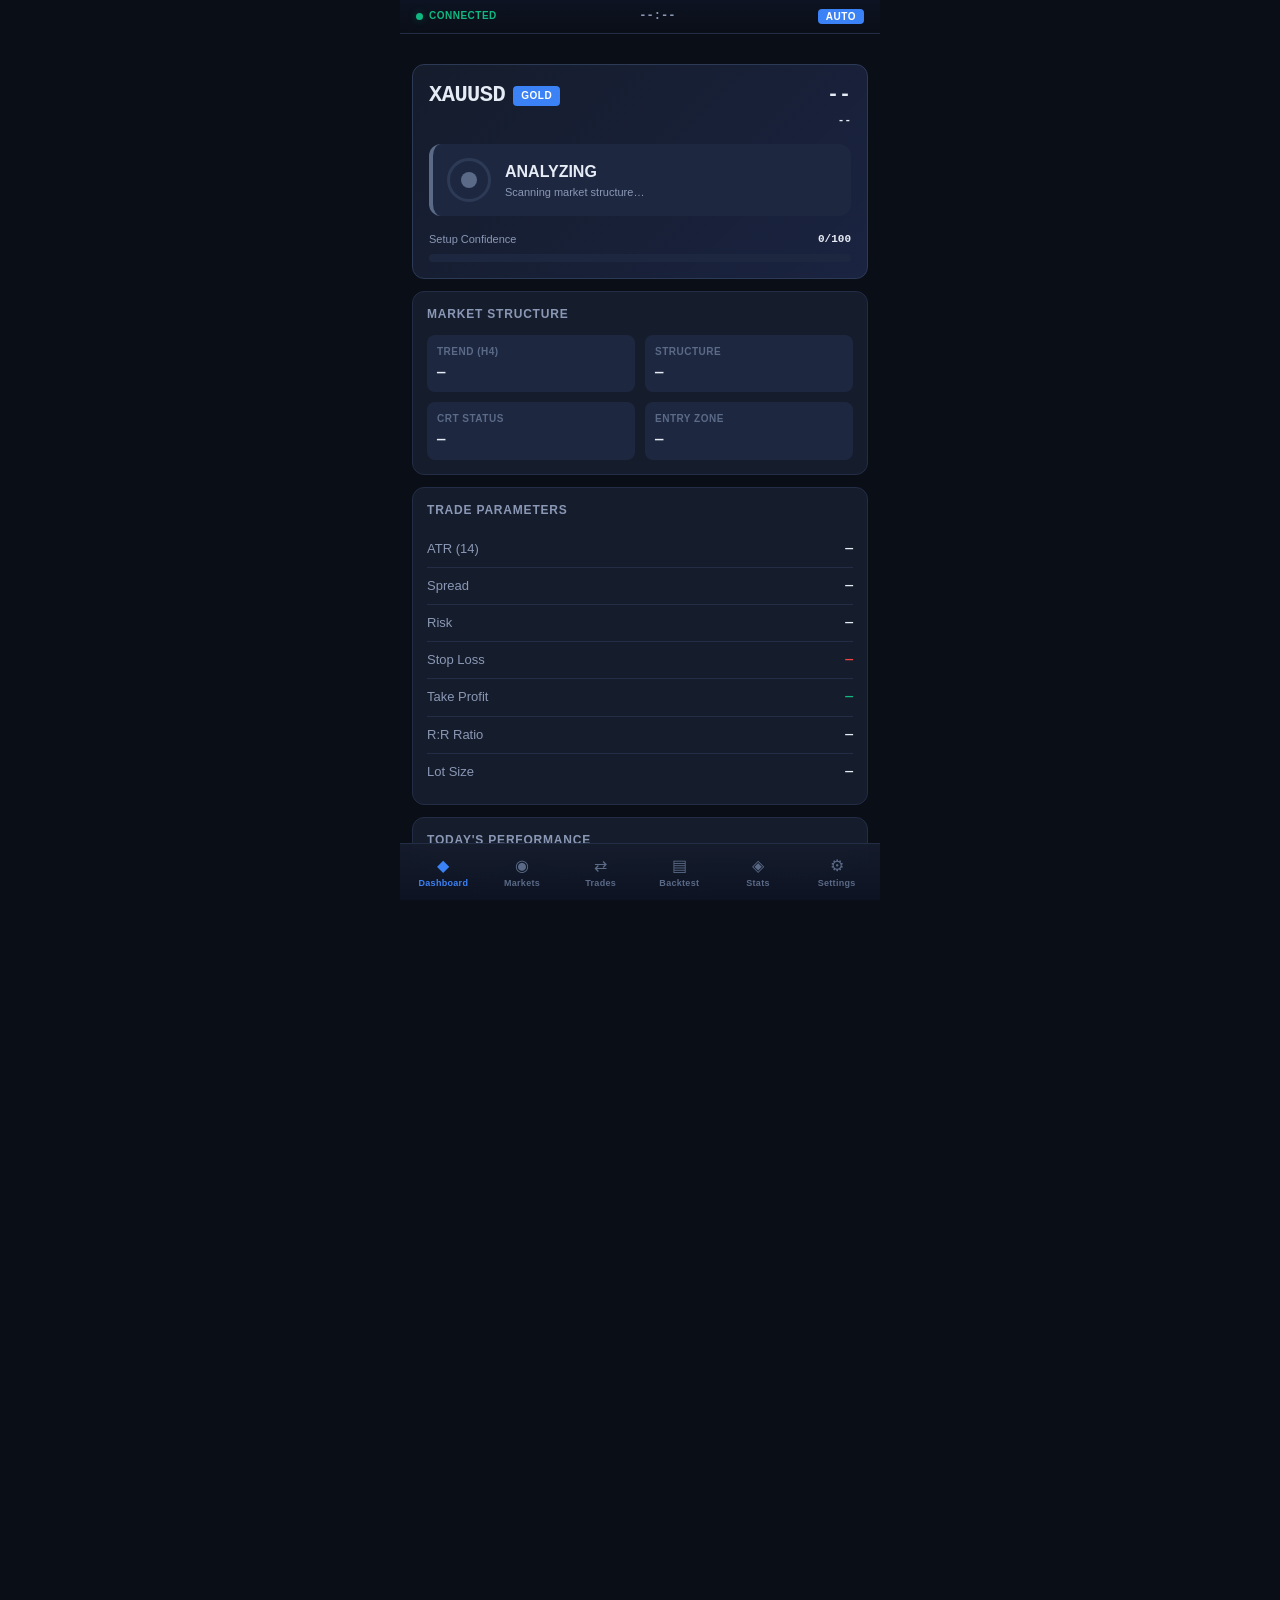
==== commit e04174fa: "Serve app at root for GitHub Pages" ====
--- a/mobile/index.html
+++ b/mobile/index.html
@@ -1,491 +1,5 @@
-<!DOCTYPE html>
-<html lang="en">
-<head>
-<meta charset="UTF-8">
-<meta name="viewport" content="width=device-width, initial-scale=1.0, maximum-scale=1.0, user-scalable=no">
-<meta name="theme-color" content="#0a0e17">
-<meta name="apple-mobile-web-app-capable" content="yes">
-<meta name="apple-mobile-web-app-status-bar-style" content="black-translucent">
-<title>CRT+TBS Trader — Adaptive Multi-Asset</title>
-<link rel="preconnect" href="https://fonts.googleapis.com">
-<link rel="preconnect" href="https://fonts.gstatic.com" crossorigin>
-<link href="https://fonts.googleapis.com/css2?family=Inter:wght@300;400;500;600;700;800&family=JetBrains+Mono:wght@400;500;600;700&display=swap" rel="stylesheet">
-<link rel="manifest" href="manifest.json">
-<link rel="stylesheet" href="css/styles.css">
-<link rel="stylesheet" href="css/upgrade.css">
-</head>
-<body>
-
-<div id="app">
-  <!-- Status Bar -->
-  <div class="status-bar">
-    <div class="status-left">
-      <span class="connection-dot connected" id="connDot"></span>
-      <span class="conn-text" id="connText">CONNECTED</span>
-    </div>
-    <div class="status-center">
-      <span id="clockDisplay">--:--</span>
-    </div>
-    <div class="status-right">
-      <span id="sessionBadge" class="session-badge">AUTO</span>
-    </div>
-  </div>
-
-  <!-- App Container -->
-  <div class="app-container">
-
-    <!-- ===== DASHBOARD TAB ===== -->
-    <div class="tab-content active" id="tab-dashboard">
-
-      <!-- Symbol Selector -->
-      <div class="symbol-ribbon">
-        <div class="symbol-tabs" id="symbolTabs">
-          <!-- Populated by JS -->
-        </div>
-      </div>
-
-      <!-- Main Signal Card -->
-      <div class="card signal-card" id="signalCard">
-        <div class="card-header">
-          <div class="asset-info">
-            <span class="asset-name" id="assetName">XAUUSD</span>
-            <span class="asset-type-badge" id="assetType">GOLD</span>
-          </div>
-          <div class="asset-price-box">
-            <span class="asset-price" id="assetPrice">--</span>
-            <span class="asset-change" id="assetChange">--</span>
-          </div>
-        </div>
-
-        <div class="signal-display">
-          <div class="signal-badge" id="signalBadge">
-            <div class="signal-ring"></div>
-            <div class="signal-text">
-              <span class="signal-label" id="signalLabel">ANALYZING</span>
-              <span class="signal-sub" id="signalSub">Scanning market structure…</span>
-            </div>
-          </div>
-        </div>
-
-        <div class="confidence-bar-wrap">
-          <div class="confidence-label-row">
-            <span>Setup Confidence</span>
-            <span class="conf-value" id="confValue">0/100</span>
-          </div>
-          <div class="confidence-track">
-            <div class="confidence-fill" id="confFill" style="width:0%"></div>
-          </div>
-        </div>
-      </div>
-
-      <!-- Market Structure Grid -->
-      <div class="card">
-        <div class="card-title">Market Structure</div>
-        <div class="grid-2">
-          <div class="stat-block">
-            <span class="stat-label">Trend (H4)</span>
-            <span class="stat-value" id="trendValue">—</span>
-          </div>
-          <div class="stat-block">
-            <span class="stat-label">Structure</span>
-            <span class="stat-value" id="structureValue">—</span>
-          </div>
-          <div class="stat-block">
-            <span class="stat-label">CRT Status</span>
-            <span class="stat-value" id="crtStatus">—</span>
-          </div>
-          <div class="stat-block">
-            <span class="stat-label">Entry Zone</span>
-            <span class="stat-value" id="entryZone">—</span>
-          </div>
-        </div>
-      </div>
-
-      <!-- Trade Parameters -->
-      <div class="card">
-        <div class="card-title">Trade Parameters</div>
-        <div class="param-list">
-          <div class="param-row">
-            <span class="p-label">ATR (14)</span>
-            <span class="p-value mono" id="atrValue">—</span>
-          </div>
-          <div class="param-row">
-            <span class="p-label">Spread</span>
-            <span class="p-value mono" id="spreadValue">—</span>
-          </div>
-          <div class="param-row">
-            <span class="p-label">Risk</span>
-            <span class="p-value mono" id="riskValue">—</span>
-          </div>
-          <div class="param-row">
-            <span class="p-label">Stop Loss</span>
-            <span class="p-value mono red" id="slValue">—</span>
-          </div>
-          <div class="param-row">
-            <span class="p-label">Take Profit</span>
-            <span class="p-value mono green" id="tpValue">—</span>
-          </div>
-          <div class="param-row">
-            <span class="p-label">R:R Ratio</span>
-            <span class="p-value mono" id="rrValue">—</span>
-          </div>
-          <div class="param-row">
-            <span class="p-label">Lot Size</span>
-            <span class="p-value mono" id="lotValue">—</span>
-          </div>
-        </div>
-      </div>
-
-      <!-- Daily Performance -->
-      <div class="card">
-        <div class="card-title">Today's Performance</div>
-        <div class="grid-4">
-          <div class="stat-block mini">
-            <span class="stat-label">Trades</span>
-            <span class="stat-value small" id="todayTrades">0</span>
-          </div>
-          <div class="stat-block mini">
-            <span class="stat-label">Win Rate</span>
-            <span class="stat-value small" id="winRate">—</span>
-          </div>
-          <div class="stat-block mini">
-            <span class="stat-label">P/L</span>
-            <span class="stat-value small green" id="todayPL">$0.00</span>
-          </div>
-          <div class="stat-block mini">
-            <span class="stat-label">Drawdown</span>
-            <span class="stat-value small red" id="drawdown">0.0%</span>
-          </div>
-        </div>
-        <div class="progress-row">
-          <div class="progress-label">
-            <span>Daily Risk Used</span>
-            <span id="riskUsedLabel">0%</span>
-          </div>
-          <div class="progress-track">
-            <div class="progress-fill risk" id="riskUsed" style="width:0%"></div>
-          </div>
-        </div>
-        <div class="progress-row">
-          <div class="progress-label">
-            <span>Daily Progress</span>
-            <span id="dailyProgressLabel">0%</span>
-          </div>
-          <div class="progress-track">
-            <div class="progress-fill profit" id="dailyProgress" style="width:0%"></div>
-          </div>
-        </div>
-      </div>
-
-      <!-- Chart Area -->
-      <div class="card chart-card">
-        <div class="card-title">Price Action &amp; Structure</div>
-        <canvas id="priceChart" class="price-canvas"></canvas>
-        <div class="chart-legend">
-          <span class="legend-item"><span class="legend-dot bull"></span>Bullish</span>
-          <span class="legend-item"><span class="legend-dot bear"></span>Bearish</span>
-          <span class="legend-item"><span class="legend-dot fvg"></span>FVG</span>
-          <span class="legend-item"><span class="legend-dot liq"></span>Liquidity</span>
-        </div>
-      </div>
-
-      <!-- Action Buttons -->
-      <div class="action-bar">
-        <button class="btn btn-secondary" id="btnPaper" onclick="togglePaperMode()">
-          <span class="btn-icon">📊</span><span>Paper Trading</span>
-        </button>
-        <button class="btn btn-primary" id="btnTrade" onclick="toggleAutoTrading()">
-          <span class="btn-icon">▶</span><span id="btnTradeText">Start Auto Trade</span>
-        </button>
-      </div>
-    </div>
-
-    <!-- ===== MARKETS TAB ===== -->
-    <div class="tab-content" id="tab-markets">
-      <div class="page-title">Markets</div>
-      <div class="search-box">
-        <input type="text" id="marketSearch" placeholder="Search symbols…" oninput="filterMarkets()">
-      </div>
-      <div class="asset-class-tabs" id="assetClassTabs">
-        <!-- JS populated -->
-      </div>
-      <div class="market-list" id="marketList">
-        <!-- JS populated -->
-      </div>
-    </div>
-
-    <!-- ===== TRADES TAB ===== -->
-    <div class="tab-content" id="tab-trades">
-      <div class="page-title">Open Positions</div>
-      <div class="trades-subtabs">
-        <button class="subtab active" data-stab="open" onclick="switchTradesTab('open')">Open (<span id="openCount">0</span>)</button>
-        <button class="subtab" data-stab="pending" onclick="switchTradesTab('pending')">Pending (<span id="pendingCount">0</span>)</button>
-        <button class="subtab" data-stab="history" onclick="switchTradesTab('history')">History</button>
-      </div>
-      <div id="tradesList" class="trades-list">
-        <div class="empty-state">No open positions</div>
-      </div>
-    </div>
-
-    <!-- ===== BACKTEST TAB ===== -->
-    <div class="tab-content" id="tab-backtest">
-      <div class="page-title">Backtesting</div>
-      <div class="card">
-        <div class="card-title">Strategy Comparison</div>
-        <div class="form-group">
-          <label>Symbol</label>
-          <select id="btSymbol" class="form-select"></select>
-        </div>
-        <div class="form-group">
-          <label>Timeframe</label>
-          <select id="btTimeframe" class="form-select">
-            <option value="M5">M5</option>
-            <option value="M15" selected>M15</option>
-            <option value="H1">H1</option>
-            <option value="H4">H4</option>
-          </select>
-        </div>
-        <div class="form-group">
-          <label>Initial Balance</label>
-          <input type="number" id="btBalance" class="form-input" value="10000">
-        </div>
-        <div class="form-group">
-          <label>Bars to Simulate</label>
-          <input type="number" id="btBars" class="form-input" value="2000">
-        </div>
-        <button class="btn btn-primary full" onclick="runBacktest()">Run Backtest</button>
-      </div>
-
-      <div class="card" id="btResults" style="display:none">
-        <div class="card-title">Results</div>
-        <div class="grid-3">
-          <div class="stat-block"><span class="stat-label">Total Trades</span><span class="stat-value" id="btTrades">0</span></div>
-          <div class="stat-block"><span class="stat-label">Win Rate</span><span class="stat-value" id="btWinRate">—</span></div>
-          <div class="stat-block"><span class="stat-label">Net Profit</span><span class="stat-value green" id="btProfit">$0</span></div>
-          <div class="stat-block"><span class="stat-label">Profit Factor</span><span class="stat-value" id="btPF">—</span></div>
-          <div class="stat-block"><span class="stat-label">Max DD</span><span class="stat-value red" id="btDD">0%</span></div>
-          <div class="stat-block"><span class="stat-label">Avg RR</span><span class="stat-value" id="btRR">—</span></div>
-        </div>
-        <div class="bt-equity-wrap">
-          <canvas id="equityChart" class="equity-canvas"></canvas>
-        </div>
-      </div>
-    </div>
-
-    <!-- ===== SETTINGS TAB ===== -->
-    <div class="tab-content" id="tab-settings">
-      <div class="page-title">Settings</div>
-
-      <div class="card">
-        <div class="card-title">Trading Mode</div>
-        <div class="mode-selector" id="modeSelector">
-          <button class="mode-btn active" data-mode="auto">Auto</button>
-          <button class="mode-btn" data-mode="scalping">Scalping</button>
-          <button class="mode-btn" data-mode="intraday">Intraday</button>
-          <button class="mode-btn" data-mode="swing">Swing</button>
-        </div>
-      </div>
-
-      <div class="card">
-        <div class="card-title">Risk Management</div>
-        <div class="form-group">
-          <label>Risk Profile</label>
-          <select id="riskProfile" class="form-select" onchange="updateRiskProfile()">
-            <option value="conservative">Conservative (0.5%)</option>
-            <option value="balanced" selected>Balanced (1%)</option>
-            <option value="aggressive">Aggressive (2%)</option>
-            <option value="custom">Custom</option>
-          </select>
-        </div>
-        <div class="form-group">
-          <label>Risk Per Trade (%)</label>
-          <input type="range" id="riskSlider" min="0.1" max="5" step="0.1" value="1" oninput="updateRiskDisplay()">
-          <div class="range-val" id="riskSliderVal">1.0%</div>
-        </div>
-        <div class="form-group">
-          <label>Minimum Confidence Threshold</label>
-          <input type="range" id="confSlider" min="50" max="95" step="1" value="75" oninput="updateConfDisplay()">
-          <div class="range-val" id="confSliderVal">75/100</div>
-        </div>
-        <div class="form-group">
-          <label>Minimum Risk:Reward</label>
-          <input type="range" id="rrSlider" min="1" max="5" step="0.1" value="2" oninput="updateRRDisplay()">
-          <div class="range-val" id="rrSliderVal">1:2.0</div>
-        </div>
-        <div class="form-group switch-row">
-          <label>Small Account Mode</label>
-          <label class="switch"><input type="checkbox" id="smallAccountMode"><span class="slider-sw"></span></label>
-        </div>
-        <div class="form-group switch-row">
-          <label>Partial Profit Taking (TP1/TP2/TP3)</label>
-          <label class="switch"><input type="checkbox" id="partialTP" checked><span class="slider-sw"></span></label>
-        </div>
-        <div class="form-group switch-row">
-          <label>Break-Even After TP1</label>
-          <label class="switch"><input type="checkbox" id="breakEven" checked><span class="slider-sw"></span></label>
-        </div>
-        <div class="form-group switch-row">
-          <label>Trailing Stop</label>
-          <label class="switch"><input type="checkbox" id="trailingStop" checked><span class="slider-sw"></span></label>
-        </div>
-      </div>
-
-      <div class="card">
-        <div class="card-title">Daily Limits</div>
-        <div class="form-group">
-          <label>Max Daily Loss (%)</label>
-          <input type="number" id="maxDailyLoss" class="form-input" value="5" step="0.5">
-        </div>
-        <div class="form-group">
-          <label>Daily Profit Target (%)</label>
-          <input type="number" id="dailyTarget" class="form-input" value="3" step="0.5">
-        </div>
-        <div class="form-group">
-          <label>Max Trades Per Day</label>
-          <input type="number" id="maxDailyTrades" class="form-input" value="10">
-        </div>
-        <div class="form-group">
-          <label>Max Consecutive Losses</label>
-          <input type="number" id="maxConsecLoss" class="form-input" value="5">
-        </div>
-        <div class="form-group switch-row">
-          <label>Stop Trading at Daily Target</label>
-          <label class="switch"><input type="checkbox" id="stopAtTarget" checked><span class="slider-sw"></span></label>
-        </div>
-      </div>
-
-      <div class="card">
-        <div class="card-title">News Filter</div>
-        <div class="form-group">
-          <label>News Filter Level</label>
-          <select id="newsFilter" class="form-select">
-            <option value="off">OFF</option>
-            <option value="low">Low Impact Only</option>
-            <option value="high" selected>High Impact Filter</option>
-            <option value="all">No Trading Around Major News</option>
-          </select>
-        </div>
-      </div>
-
-      <div class="card">
-        <div class="card-title">Broker Connection</div>
-        <div class="form-group">
-          <label>Execution Mode</label>
-          <div class="mode-selector" id="executionMode">
-            <button class="mode-btn active" data-exec="demo">Demo (Simulated)</button>
-            <button class="mode-btn" data-exec="live" id="liveExecBtn">Live</button>
-          </div>
-          <div class="risk-warning" id="riskWarning" style="display:none">
-            <strong>⚠️ Real-money trading carries substantial risk.</strong><br>
-            Automated strategies can and will lose money. Never trade with capital you cannot afford to lose.
-            Past or simulated performance is not indicative of future results.
-          </div>
-        </div>
-        <div class="form-group">
-          <label>Broker / Endpoint</label>
-          <select id="brokerSelect" class="form-select" onchange="UI.renderBrokerFields()">
-            <option value="simulated">Simulated (Paper Trading)</option>
-            <option value="mt4">MetaTrader 4 (bridge)</option>
-            <option value="mt5">MetaTrader 5 (bridge)</option>
-            <option value="ctrader">cTrader Open API</option>
-            <option value="binance">Binance (Crypto)</option>
-          </select>
-        </div>
-        <div id="brokerFields"></div>
-        <div class="form-group">
-          <label>Account Balance (for simulation / display)</label>
-          <input type="number" id="accountBalance" class="form-input" value="10000" step="100">
-        </div>
-        <div class="demo-gate" id="demoGate" style="display:none">
-          <div class="gate-label">Demo Performance Gate</div>
-          <div class="gate-stats" id="gateStats">Complete 50+ demo trades with ≥55% win rate and <5% max DD to enable live trading.</div>
-          <div class="gate-progress">
-            <div class="gate-bar"><div class="gate-fill" id="gateFill" style="width:0%"></div></div>
-            <div class="gate-pct" id="gatePct">0%</div>
-          </div>
-          <div class="gate-status" id="gateStatus">LOCKED</div>
-        </div>
-        <button class="btn btn-secondary full" onclick="saveSettings()">Save Settings</button>
-        <button class="btn btn-primary full" id="connectBtn" onclick="BrokerUI.connect()" style="margin-top:8px;display:none">Connect Broker</button>
-      </div>
-
-      <div class="app-footer">
-        <div>CRT + TBS Adaptive Trader v1.0</div>
-        <div class="footer-sub">Capital Preservation First</div>
-      </div>
-    </div>
-
-    <!-- ===== STATS TAB ===== -->
-    <div class="tab-content" id="tab-stats">
-      <div class="page-title">Performance Statistics</div>
-      <div class="card">
-        <div class="card-title">Per-Asset Performance</div>
-        <div id="assetStats" class="asset-stats-list"></div>
-      </div>
-      <div class="card">
-        <div class="card-title">Strategy Optimization</div>
-        <div class="insights-list" id="insightsList">
-          <div class="empty-state">Collecting trading data… Run trades or backtest to generate insights.</div>
-        </div>
-      </div>
-    </div>
-
-  </div>
-
-  <!-- Bottom Nav -->
-  <nav class="bottom-nav">
-    <button class="nav-btn active" data-tab="dashboard" onclick="switchTab('dashboard')">
-      <span class="nav-icon">◆</span><span class="nav-label">Dashboard</span>
-    </button>
-    <button class="nav-btn" data-tab="markets" onclick="switchTab('markets')">
-      <span class="nav-icon">◉</span><span class="nav-label">Markets</span>
-    </button>
-    <button class="nav-btn" data-tab="trades" onclick="switchTab('trades')">
-      <span class="nav-icon">⇄</span><span class="nav-label">Trades</span>
-    </button>
-    <button class="nav-btn" data-tab="backtest" onclick="switchTab('backtest')">
-      <span class="nav-icon">▤</span><span class="nav-label">Backtest</span>
-    </button>
-    <button class="nav-btn" data-tab="stats" onclick="switchTab('stats')">
-      <span class="nav-icon">◈</span><span class="nav-label">Stats</span>
-    </button>
-    <button class="nav-btn" data-tab="settings" onclick="switchTab('settings')">
-      <span class="nav-icon">⚙</span><span class="nav-label">Settings</span>
-    </button>
-  </nav>
-
-  <!-- Toast Notifications -->
-  <div id="toastContainer" class="toast-container"></div>
-
-  <!-- Trade Alert Modal -->
-  <div id="alertModal" class="modal-overlay" onclick="if(event.target===this)closeModal()">
-    <div class="modal">
-      <div class="modal-header">
-        <span id="modalTitle">Signal Alert</span>
-        <button class="modal-close" onclick="closeModal()">✕</button>
-      </div>
-      <div class="modal-body" id="modalBody"></div>
-    </div>
-  </div>
-</div>
-
-<script src="js/assetProfiles.js"></script>
-<script src="js/assetDetector.js"></script>
-<script src="js/dataFeed.js"></script>
-<script src="js/marketStructure.js"></script>
-<script src="js/volatilityEngine.js"></script>
-<script src="js/strategy.js"></script>
-<script src="js/riskManager.js"></script>
-<script src="js/executionEngine.js"></script>
-<script src="js/notifications.js"></script>
-<script src="js/statistics.js"></script>
-<script src="js/backtest.js"></script>
-<script src="js/charts.js"></script>
-<script src="js/ui.js"></script>
-<script src="js/brokerAdapters.js"></script>
-<script src="js/brokerUI.js"></script>
-<script src="js/upgrade.js"></script>
-<script src="js/app.js"></script>
-
-</body>
-</html>
+<!DOCTYPE html><html><head><meta charset="utf-8"><title>CRT+TBS Trader</title>
+<meta http-equiv="refresh" content="0; url=../"></head>
+<body style="background:#0a0e17;color:#e6ecf5;font-family:Inter,sans-serif;display:flex;align-items:center;justify-content:center;height:100dvh">
+<div style="text-align:center"><div style="font-size:22px;font-weight:800">CRT+TBS Trader</div>
+<a href="../" style="color:#3b82f6;display:block;margin-top:16px">Open app →</a></div></body></html>
